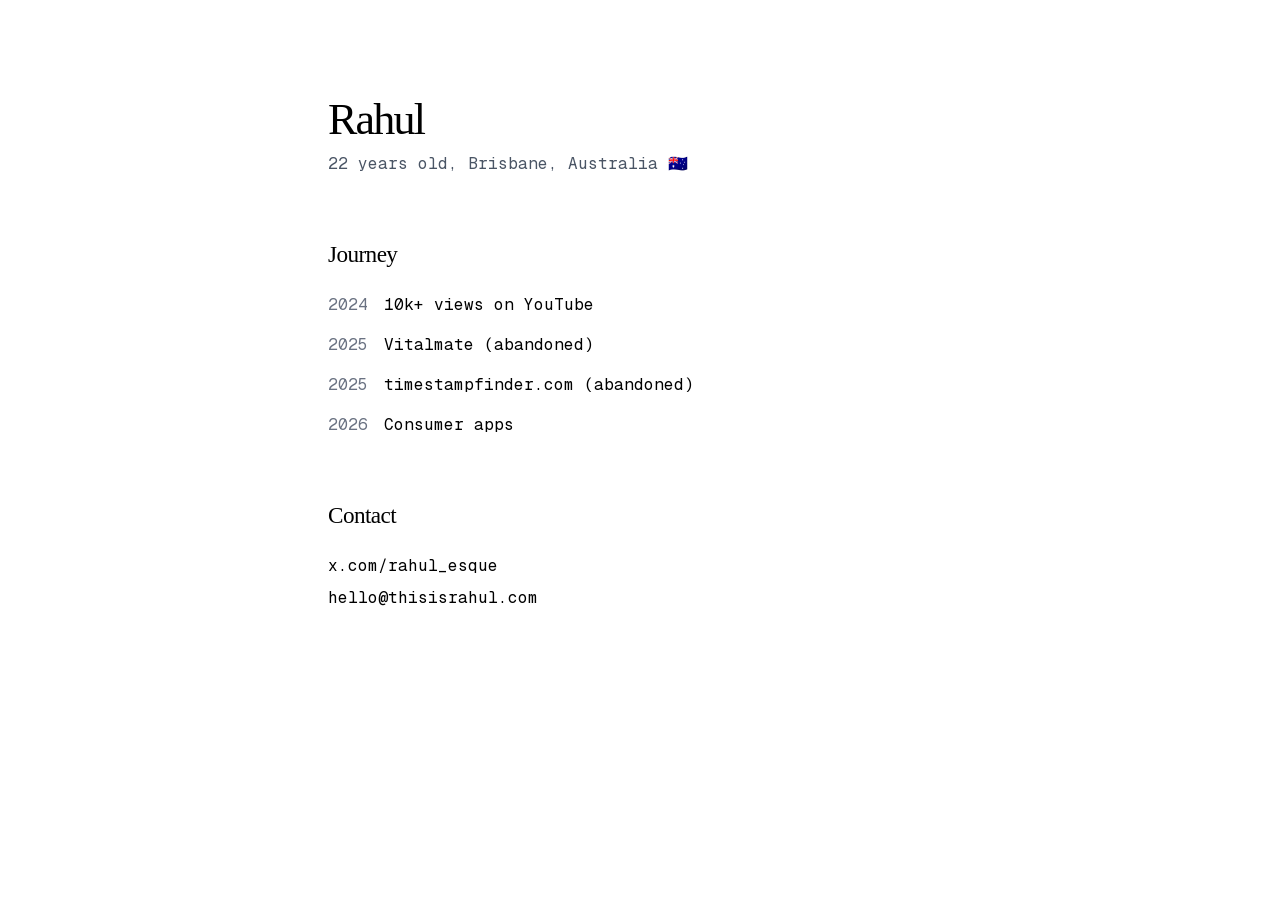
==== index.html @ 1acd4a59 "Publish Rahul's updated portfolio homepage" ====
<!doctype html>
<html lang="en"><head><meta charset="utf-8"><meta name="viewport" content="width=device-width, initial-scale=1"><title>Rahul</title><style>@font-face{font-family:Geist Fallback;src:local(Arial);ascent-override:95.94%;descent-override:28.16%;line-gap-override:0.0%;size-adjust:104.76%}.geist_a71539c9-module__T19VSG__className{font-family:Geist,Geist Fallback;font-style:normal}.geist_a71539c9-module__T19VSG__variable{--font-geist-sans:"Geist", "Geist Fallback"}
@font-face{font-family:Geist Mono;font-style:normal;font-weight:100 900;font-display:swap;src:url([data-uri])format("woff2");unicode-range:U+2000-2001,U+2004-2008,U+200A,U+23B8-23BD,U+2500-259F}@font-face{font-family:Geist Mono;font-style:normal;font-weight:100 900;font-display:swap;src:url([data-uri])format("woff2");unicode-range:U+??,U+131,U+152-153,U+2BB-2BC,U+2C6,U+2DA,U+2DC,U+304,U+308,U+329,U+2000-206F,U+20AC,U+2122,U+2191,U+2193,U+2212,U+2215,U+FEFF,U+FFFD}@font-face{font-family:Geist Mono Fallback;src:local(Arial);ascent-override:74.67%;descent-override:21.92%;line-gap-override:0.0%;size-adjust:134.59%}.geist_mono_8d43a2aa-module__8Li5zG__className{font-family:Geist Mono,Geist Mono Fallback;font-style:normal}.geist_mono_8d43a2aa-module__8Li5zG__variable{--font-geist-mono:"Geist Mono", "Geist Mono Fallback"}
@layer properties{@supports (((-webkit-hyphens:none)) and (not (margin-trim:inline))) or ((-moz-orient:inline) and (not (color:rgb(from red r g b)))){*,:before,:after,::backdrop{--tw-space-y-reverse:0;--tw-font-weight:initial}}}@layer theme{:root,:host{--color-gray-500:#6a7282;--color-gray-600:#4a5565;--color-black:#000;--color-white:#fff;--spacing:.25rem;--container-2xl:42rem;--text-base:1rem;--text-base--line-height:calc(1.5/1);--text-lg:1.125rem;--text-lg--line-height:calc(1.75/1.125);--text-2xl:1.5rem;--text-2xl--line-height:calc(2/1.5);--font-weight-normal:400;--default-font-family:var(--font-geist-sans);--default-mono-font-family:var(--font-geist-mono)}@supports (color:lab(0% 0 0)){:root,:host{--color-gray-500:lab(47.7841% -.393182 -10.0268);--color-gray-600:lab(35.6337% -1.58697 -10.8425)}}}@layer base{*,:after,:before,::backdrop{box-sizing:border-box;border:0 solid;margin:0;padding:0}::file-selector-button{box-sizing:border-box;border:0 solid;margin:0;padding:0}html,:host{-webkit-text-size-adjust:100%;tab-size:4;line-height:1.5;font-family:var(--default-font-family,ui-sans-serif,system-ui,sans-serif,"Apple Color Emoji","Segoe UI Emoji","Segoe UI Symbol","Noto Color Emoji");font-feature-settings:var(--default-font-feature-settings,normal);font-variation-settings:var(--default-font-variation-settings,normal);-webkit-tap-highlight-color:transparent}hr{height:0;color:inherit;border-top-width:1px}abbr:where([title]){-webkit-text-decoration:underline dotted;text-decoration:underline dotted}h1,h2,h3,h4,h5,h6{font-size:inherit;font-weight:inherit}a{color:inherit;-webkit-text-decoration:inherit;-webkit-text-decoration:inherit;-webkit-text-decoration:inherit;-webkit-text-decoration:inherit;text-decoration:inherit}b,strong{font-weight:bolder}code,kbd,samp,pre{font-family:var(--default-mono-font-family,ui-monospace,SFMono-Regular,Menlo,Monaco,Consolas,"Liberation Mono","Courier New",monospace);font-feature-settings:var(--default-mono-font-feature-settings,normal);font-variation-settings:var(--default-mono-font-variation-settings,normal);font-size:1em}small{font-size:80%}sub,sup{vertical-align:baseline;font-size:75%;line-height:0;position:relative}sub{bottom:-.25em}sup{top:-.5em}table{text-indent:0;border-color:inherit;border-collapse:collapse}:-moz-focusring{outline:auto}progress{vertical-align:baseline}summary{display:list-item}ol,ul,menu{list-style:none}img,svg,video,canvas,audio,iframe,embed,object{vertical-align:middle;display:block}img,video{max-width:100%;height:auto}button,input,select,optgroup,textarea{font:inherit;font-feature-settings:inherit;font-variation-settings:inherit;letter-spacing:inherit;color:inherit;opacity:1;background-color:#0000;border-radius:0}::file-selector-button{font:inherit;font-feature-settings:inherit;font-variation-settings:inherit;letter-spacing:inherit;color:inherit;opacity:1;background-color:#0000;border-radius:0}:where(select:is([multiple],[size])) optgroup{font-weight:bolder}:where(select:is([multiple],[size])) optgroup option{padding-inline-start:20px}::file-selector-button{margin-inline-end:4px}::placeholder{opacity:1}@supports (not ((-webkit-appearance:-apple-pay-button))) or (contain-intrinsic-size:1px){::placeholder{color:currentColor}@supports (color:color-mix(in lab, red, red)){::placeholder{color:color-mix(in oklab,currentcolor 50%,transparent)}}}textarea{resize:vertical}::-webkit-search-decoration{-webkit-appearance:none}::-webkit-date-and-time-value{min-height:1lh;text-align:inherit}::-webkit-datetime-edit{display:inline-flex}::-webkit-datetime-edit-fields-wrapper{padding:0}::-webkit-datetime-edit{padding-block:0}::-webkit-datetime-edit-year-field{padding-block:0}::-webkit-datetime-edit-month-field{padding-block:0}::-webkit-datetime-edit-day-field{padding-block:0}::-webkit-datetime-edit-hour-field{padding-block:0}::-webkit-datetime-edit-minute-field{padding-block:0}::-webkit-datetime-edit-second-field{padding-block:0}::-webkit-datetime-edit-millisecond-field{padding-block:0}::-webkit-datetime-edit-meridiem-field{padding-block:0}::-webkit-calendar-picker-indicator{line-height:1}:-moz-ui-invalid{box-shadow:none}button,input:where([type=button],[type=reset],[type=submit]){appearance:button}::file-selector-button{appearance:button}::-webkit-inner-spin-button{height:auto}::-webkit-outer-spin-button{height:auto}[hidden]:where(:not([hidden=until-found])){display:none!important}}@layer components;@layer utilities{.mx-auto{margin-inline:auto}.mb-2{margin-bottom:calc(var(--spacing)*2)}.mb-4{margin-bottom:calc(var(--spacing)*4)}.mb-6{margin-bottom:calc(var(--spacing)*6)}.mb-16{margin-bottom:calc(var(--spacing)*16)}.ml-4{margin-left:calc(var(--spacing)*4)}.min-h-screen{min-height:100vh}.max-w-2xl{max-width:var(--container-2xl)}:where(.space-y-2>:not(:last-child)){--tw-space-y-reverse:0;margin-block-start:calc(calc(var(--spacing)*2)*var(--tw-space-y-reverse));margin-block-end:calc(calc(var(--spacing)*2)*calc(1 - var(--tw-space-y-reverse)))}:where(.space-y-4>:not(:last-child)){--tw-space-y-reverse:0;margin-block-start:calc(calc(var(--spacing)*4)*var(--tw-space-y-reverse));margin-block-end:calc(calc(var(--spacing)*4)*calc(1 - var(--tw-space-y-reverse)))}.bg-white{background-color:var(--color-white)}.px-6{padding-inline:calc(var(--spacing)*6)}.py-16{padding-block:calc(var(--spacing)*16)}.font-mono{font-family:var(--font-geist-mono)}.text-2xl{font-size:var(--text-2xl);line-height:var(--tw-leading,var(--text-2xl--line-height))}.text-base{font-size:var(--text-base);line-height:var(--tw-leading,var(--text-base--line-height))}.text-lg{font-size:var(--text-lg);line-height:var(--tw-leading,var(--text-lg--line-height))}.font-normal{--tw-font-weight:var(--font-weight-normal);font-weight:var(--font-weight-normal)}.text-black{color:var(--color-black)}.text-gray-500{color:var(--color-gray-500)}.text-gray-600{color:var(--color-gray-600)}.antialiased{-webkit-font-smoothing:antialiased;-moz-osx-font-smoothing:grayscale}@media (hover:hover){.hover\:underline:hover{text-decoration-line:underline}}@media (min-width:48rem){.md\:py-24{padding-block:calc(var(--spacing)*24)}}}:root{--background:#fff;--foreground:#171717}@media (prefers-color-scheme:dark){:root{--background:#0a0a0a;--foreground:#ededed}}body{background:var(--background);color:var(--foreground);font-family:Arial,Helvetica,sans-serif}@property --tw-space-y-reverse{syntax:"*";inherits:false;initial-value:0}@property --tw-font-weight{syntax:"*";inherits:false}

/* Portfolio typography */
header h1, main h2 {
  font-family: "Iowan Old Style", "Palatino Linotype", Palatino, Georgia, serif;
  font-weight: 400;
}
header h1 { font-size: clamp(2.25rem, 5vw, 2.75rem); letter-spacing: -.04em; line-height: 1.1; }
main h2 { font-size: 1.45rem; letter-spacing: -.025em; line-height: 1.25; }
</style></head>
<body class="geist_a71539c9-module__T19VSG__variable geist_mono_8d43a2aa-module__8Li5zG__variable antialiased"><div class="min-h-screen bg-white text-black font-mono"><div class="max-w-2xl mx-auto px-6 py-16 md:py-24"><header class="mb-16"><h1 class="text-2xl font-normal mb-2">Rahul</h1><p class="text-base text-gray-600 mb-4">22 years old, Brisbane, Australia 🇦🇺</p></header><main><section class="mb-16"><h2 class="text-lg font-normal mb-6">Journey</h2><div class="space-y-4"><div><span class="text-gray-500">2024</span><span class="ml-4">10k+ views on YouTube</span></div><div><span class="text-gray-500">2025</span><span class="ml-4">Vitalmate (abandoned)</span></div><div><span class="text-gray-500">2025</span><span class="ml-4">timestampfinder.com (abandoned)</span></div><div><span class="text-gray-500">2026</span><span class="ml-4">Consumer apps</span></div></div></section><section><h2 class="text-lg font-normal mb-6">Contact</h2><div class="space-y-2"><div><a href="https://x.com/rahul_esque" target="_blank" rel="noopener noreferrer" class="hover:underline">x.com/rahul_esque</a></div><div><a href="mailto:hello@thisisrahul.com" class="hover:underline">hello@thisisrahul.com</a></div></div></section></main></div></div></body></html>
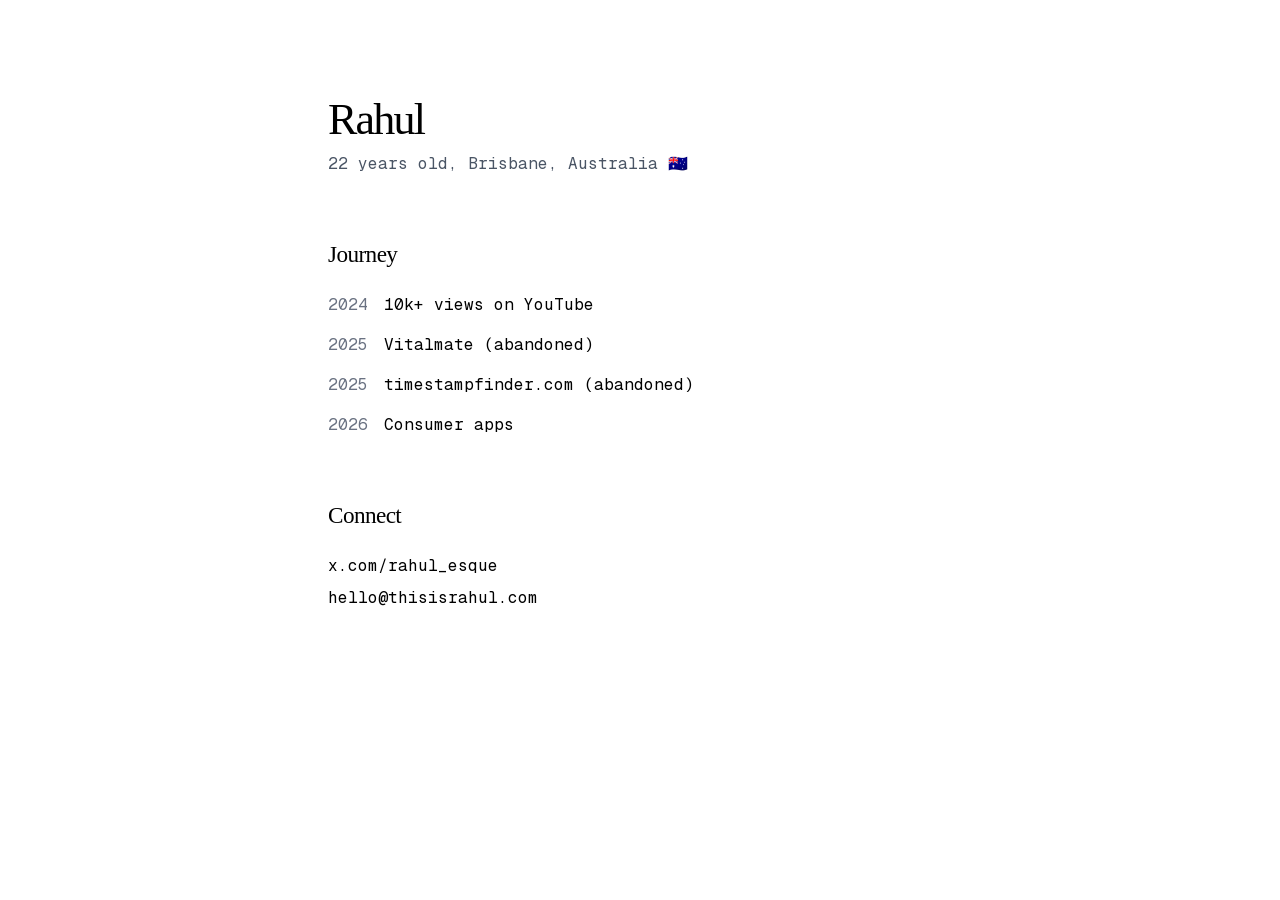
==== commit 636eb061: "Rename contact section to Connect" ====
--- a/index.html
+++ b/index.html
@@ -11,4 +11,4 @@
 header h1 { font-size: clamp(2.25rem, 5vw, 2.75rem); letter-spacing: -.04em; line-height: 1.1; }
 main h2 { font-size: 1.45rem; letter-spacing: -.025em; line-height: 1.25; }
 </style></head>
-<body class="geist_a71539c9-module__T19VSG__variable geist_mono_8d43a2aa-module__8Li5zG__variable antialiased"><div class="min-h-screen bg-white text-black font-mono"><div class="max-w-2xl mx-auto px-6 py-16 md:py-24"><header class="mb-16"><h1 class="text-2xl font-normal mb-2">Rahul</h1><p class="text-base text-gray-600 mb-4">22 years old, Brisbane, Australia 🇦🇺</p></header><main><section class="mb-16"><h2 class="text-lg font-normal mb-6">Journey</h2><div class="space-y-4"><div><span class="text-gray-500">2024</span><span class="ml-4">10k+ views on YouTube</span></div><div><span class="text-gray-500">2025</span><span class="ml-4">Vitalmate (abandoned)</span></div><div><span class="text-gray-500">2025</span><span class="ml-4">timestampfinder.com (abandoned)</span></div><div><span class="text-gray-500">2026</span><span class="ml-4">Consumer apps</span></div></div></section><section><h2 class="text-lg font-normal mb-6">Contact</h2><div class="space-y-2"><div><a href="https://x.com/rahul_esque" target="_blank" rel="noopener noreferrer" class="hover:underline">x.com/rahul_esque</a></div><div><a href="mailto:hello@thisisrahul.com" class="hover:underline">hello@thisisrahul.com</a></div></div></section></main></div></div></body></html>+<body class="geist_a71539c9-module__T19VSG__variable geist_mono_8d43a2aa-module__8Li5zG__variable antialiased"><div class="min-h-screen bg-white text-black font-mono"><div class="max-w-2xl mx-auto px-6 py-16 md:py-24"><header class="mb-16"><h1 class="text-2xl font-normal mb-2">Rahul</h1><p class="text-base text-gray-600 mb-4">22 years old, Brisbane, Australia 🇦🇺</p></header><main><section class="mb-16"><h2 class="text-lg font-normal mb-6">Journey</h2><div class="space-y-4"><div><span class="text-gray-500">2024</span><span class="ml-4">10k+ views on YouTube</span></div><div><span class="text-gray-500">2025</span><span class="ml-4">Vitalmate (abandoned)</span></div><div><span class="text-gray-500">2025</span><span class="ml-4">timestampfinder.com (abandoned)</span></div><div><span class="text-gray-500">2026</span><span class="ml-4">Consumer apps</span></div></div></section><section><h2 class="text-lg font-normal mb-6">Connect</h2><div class="space-y-2"><div><a href="https://x.com/rahul_esque" target="_blank" rel="noopener noreferrer" class="hover:underline">x.com/rahul_esque</a></div><div><a href="mailto:hello@thisisrahul.com" class="hover:underline">hello@thisisrahul.com</a></div></div></section></main></div></div></body></html>
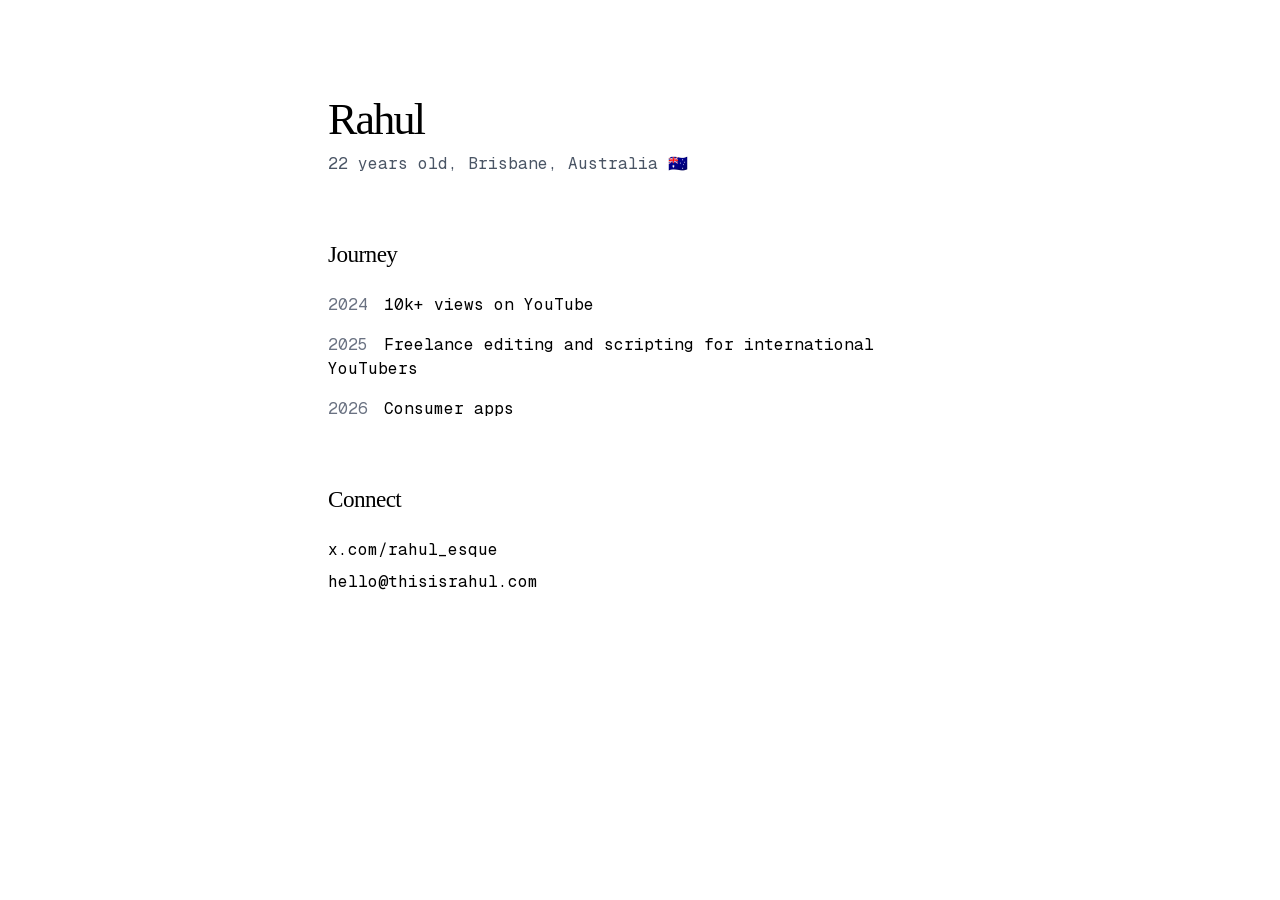
==== commit 2a159ef7: "Update the 2025 Journey entry" ====
--- a/index.html
+++ b/index.html
@@ -11,4 +11,4 @@
 header h1 { font-size: clamp(2.25rem, 5vw, 2.75rem); letter-spacing: -.04em; line-height: 1.1; }
 main h2 { font-size: 1.45rem; letter-spacing: -.025em; line-height: 1.25; }
 </style></head>
-<body class="geist_a71539c9-module__T19VSG__variable geist_mono_8d43a2aa-module__8Li5zG__variable antialiased"><div class="min-h-screen bg-white text-black font-mono"><div class="max-w-2xl mx-auto px-6 py-16 md:py-24"><header class="mb-16"><h1 class="text-2xl font-normal mb-2">Rahul</h1><p class="text-base text-gray-600 mb-4">22 years old, Brisbane, Australia 🇦🇺</p></header><main><section class="mb-16"><h2 class="text-lg font-normal mb-6">Journey</h2><div class="space-y-4"><div><span class="text-gray-500">2024</span><span class="ml-4">10k+ views on YouTube</span></div><div><span class="text-gray-500">2025</span><span class="ml-4">Vitalmate (abandoned)</span></div><div><span class="text-gray-500">2025</span><span class="ml-4">timestampfinder.com (abandoned)</span></div><div><span class="text-gray-500">2026</span><span class="ml-4">Consumer apps</span></div></div></section><section><h2 class="text-lg font-normal mb-6">Connect</h2><div class="space-y-2"><div><a href="https://x.com/rahul_esque" target="_blank" rel="noopener noreferrer" class="hover:underline">x.com/rahul_esque</a></div><div><a href="mailto:hello@thisisrahul.com" class="hover:underline">hello@thisisrahul.com</a></div></div></section></main></div></div></body></html>+<body class="geist_a71539c9-module__T19VSG__variable geist_mono_8d43a2aa-module__8Li5zG__variable antialiased"><div class="min-h-screen bg-white text-black font-mono"><div class="max-w-2xl mx-auto px-6 py-16 md:py-24"><header class="mb-16"><h1 class="text-2xl font-normal mb-2">Rahul</h1><p class="text-base text-gray-600 mb-4">22 years old, Brisbane, Australia 🇦🇺</p></header><main><section class="mb-16"><h2 class="text-lg font-normal mb-6">Journey</h2><div class="space-y-4"><div><span class="text-gray-500">2024</span><span class="ml-4">10k+ views on YouTube</span></div><div><span class="text-gray-500">2025</span><span class="ml-4">Freelance editing and scripting for international YouTubers</span></div><div><span class="text-gray-500">2026</span><span class="ml-4">Consumer apps</span></div></div></section><section><h2 class="text-lg font-normal mb-6">Connect</h2><div class="space-y-2"><div><a href="https://x.com/rahul_esque" target="_blank" rel="noopener noreferrer" class="hover:underline">x.com/rahul_esque</a></div><div><a href="mailto:hello@thisisrahul.com" class="hover:underline">hello@thisisrahul.com</a></div></div></section></main></div></div></body></html>
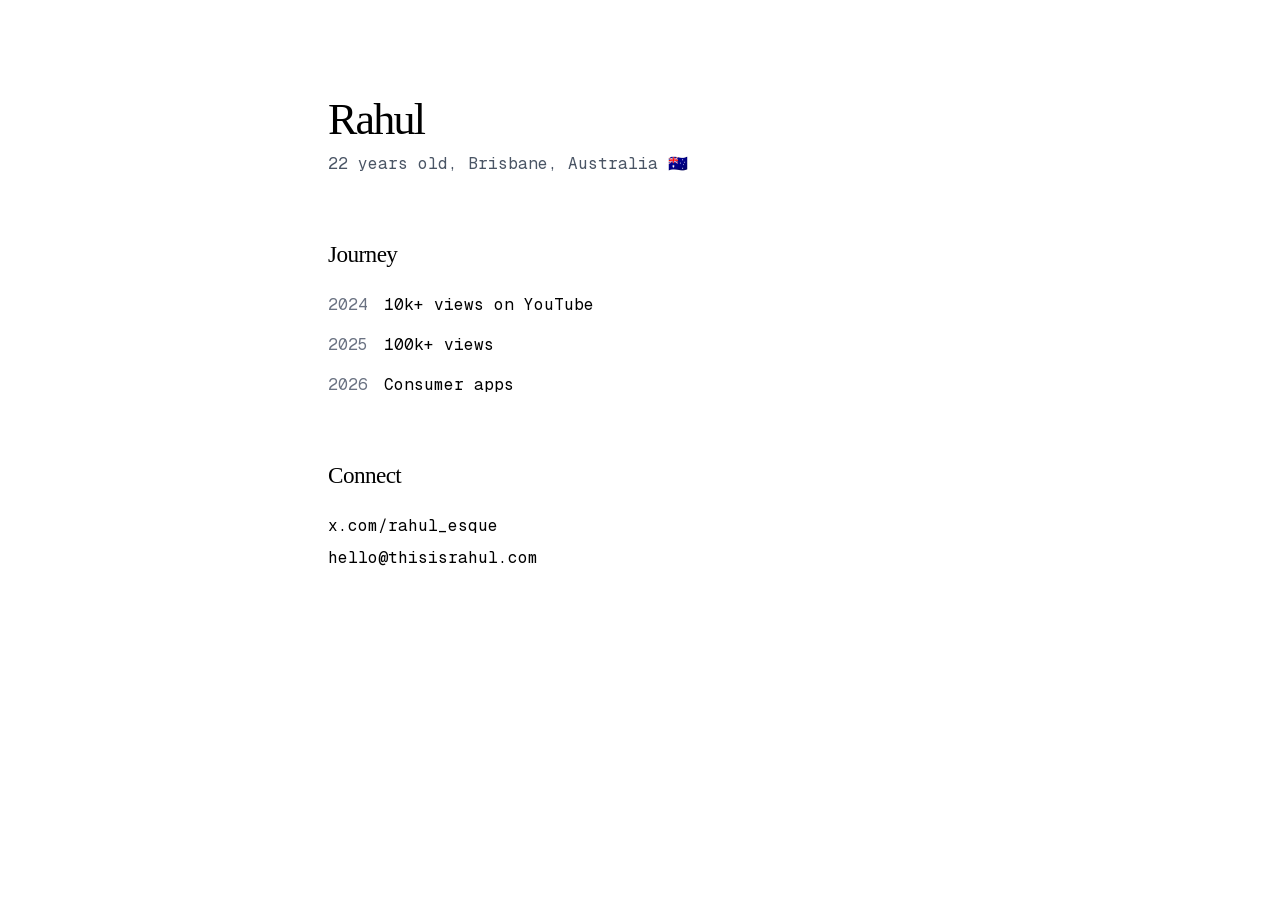
==== commit 9af32898: "Simplify 2025 entry to 100k+ views" ====
--- a/index.html
+++ b/index.html
@@ -11,4 +11,4 @@
 header h1 { font-size: clamp(2.25rem, 5vw, 2.75rem); letter-spacing: -.04em; line-height: 1.1; }
 main h2 { font-size: 1.45rem; letter-spacing: -.025em; line-height: 1.25; }
 </style></head>
-<body class="geist_a71539c9-module__T19VSG__variable geist_mono_8d43a2aa-module__8Li5zG__variable antialiased"><div class="min-h-screen bg-white text-black font-mono"><div class="max-w-2xl mx-auto px-6 py-16 md:py-24"><header class="mb-16"><h1 class="text-2xl font-normal mb-2">Rahul</h1><p class="text-base text-gray-600 mb-4">22 years old, Brisbane, Australia 🇦🇺</p></header><main><section class="mb-16"><h2 class="text-lg font-normal mb-6">Journey</h2><div class="space-y-4"><div><span class="text-gray-500">2024</span><span class="ml-4">10k+ views on YouTube</span></div><div><span class="text-gray-500">2025</span><span class="ml-4">Freelance editing and scripting for international YouTubers</span></div><div><span class="text-gray-500">2026</span><span class="ml-4">Consumer apps</span></div></div></section><section><h2 class="text-lg font-normal mb-6">Connect</h2><div class="space-y-2"><div><a href="https://x.com/rahul_esque" target="_blank" rel="noopener noreferrer" class="hover:underline">x.com/rahul_esque</a></div><div><a href="mailto:hello@thisisrahul.com" class="hover:underline">hello@thisisrahul.com</a></div></div></section></main></div></div></body></html>+<body class="geist_a71539c9-module__T19VSG__variable geist_mono_8d43a2aa-module__8Li5zG__variable antialiased"><div class="min-h-screen bg-white text-black font-mono"><div class="max-w-2xl mx-auto px-6 py-16 md:py-24"><header class="mb-16"><h1 class="text-2xl font-normal mb-2">Rahul</h1><p class="text-base text-gray-600 mb-4">22 years old, Brisbane, Australia 🇦🇺</p></header><main><section class="mb-16"><h2 class="text-lg font-normal mb-6">Journey</h2><div class="space-y-4"><div><span class="text-gray-500">2024</span><span class="ml-4">10k+ views on YouTube</span></div><div><span class="text-gray-500">2025</span><span class="ml-4">100k+ views</span></div><div><span class="text-gray-500">2026</span><span class="ml-4">Consumer apps</span></div></div></section><section><h2 class="text-lg font-normal mb-6">Connect</h2><div class="space-y-2"><div><a href="https://x.com/rahul_esque" target="_blank" rel="noopener noreferrer" class="hover:underline">x.com/rahul_esque</a></div><div><a href="mailto:hello@thisisrahul.com" class="hover:underline">hello@thisisrahul.com</a></div></div></section></main></div></div></body></html>
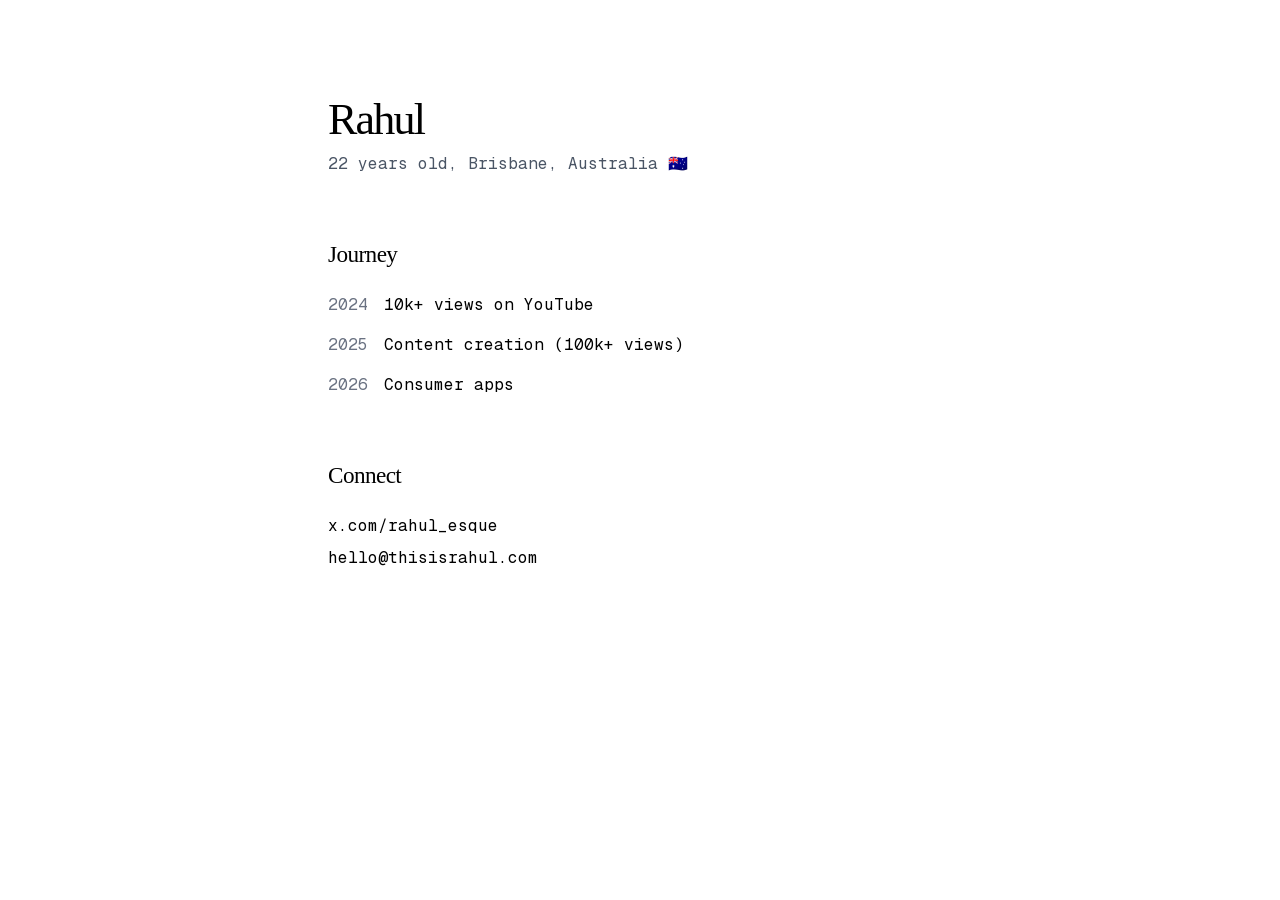
==== commit cc9f29af: "Clarify content creation view count" ====
--- a/index.html
+++ b/index.html
@@ -11,4 +11,4 @@
 header h1 { font-size: clamp(2.25rem, 5vw, 2.75rem); letter-spacing: -.04em; line-height: 1.1; }
 main h2 { font-size: 1.45rem; letter-spacing: -.025em; line-height: 1.25; }
 </style></head>
-<body class="geist_a71539c9-module__T19VSG__variable geist_mono_8d43a2aa-module__8Li5zG__variable antialiased"><div class="min-h-screen bg-white text-black font-mono"><div class="max-w-2xl mx-auto px-6 py-16 md:py-24"><header class="mb-16"><h1 class="text-2xl font-normal mb-2">Rahul</h1><p class="text-base text-gray-600 mb-4">22 years old, Brisbane, Australia 🇦🇺</p></header><main><section class="mb-16"><h2 class="text-lg font-normal mb-6">Journey</h2><div class="space-y-4"><div><span class="text-gray-500">2024</span><span class="ml-4">10k+ views on YouTube</span></div><div><span class="text-gray-500">2025</span><span class="ml-4">100k+ views</span></div><div><span class="text-gray-500">2026</span><span class="ml-4">Consumer apps</span></div></div></section><section><h2 class="text-lg font-normal mb-6">Connect</h2><div class="space-y-2"><div><a href="https://x.com/rahul_esque" target="_blank" rel="noopener noreferrer" class="hover:underline">x.com/rahul_esque</a></div><div><a href="mailto:hello@thisisrahul.com" class="hover:underline">hello@thisisrahul.com</a></div></div></section></main></div></div></body></html>+<body class="geist_a71539c9-module__T19VSG__variable geist_mono_8d43a2aa-module__8Li5zG__variable antialiased"><div class="min-h-screen bg-white text-black font-mono"><div class="max-w-2xl mx-auto px-6 py-16 md:py-24"><header class="mb-16"><h1 class="text-2xl font-normal mb-2">Rahul</h1><p class="text-base text-gray-600 mb-4">22 years old, Brisbane, Australia 🇦🇺</p></header><main><section class="mb-16"><h2 class="text-lg font-normal mb-6">Journey</h2><div class="space-y-4"><div><span class="text-gray-500">2024</span><span class="ml-4">10k+ views on YouTube</span></div><div><span class="text-gray-500">2025</span><span class="ml-4">Content creation (100k+ views)</span></div><div><span class="text-gray-500">2026</span><span class="ml-4">Consumer apps</span></div></div></section><section><h2 class="text-lg font-normal mb-6">Connect</h2><div class="space-y-2"><div><a href="https://x.com/rahul_esque" target="_blank" rel="noopener noreferrer" class="hover:underline">x.com/rahul_esque</a></div><div><a href="mailto:hello@thisisrahul.com" class="hover:underline">hello@thisisrahul.com</a></div></div></section></main></div></div></body></html>
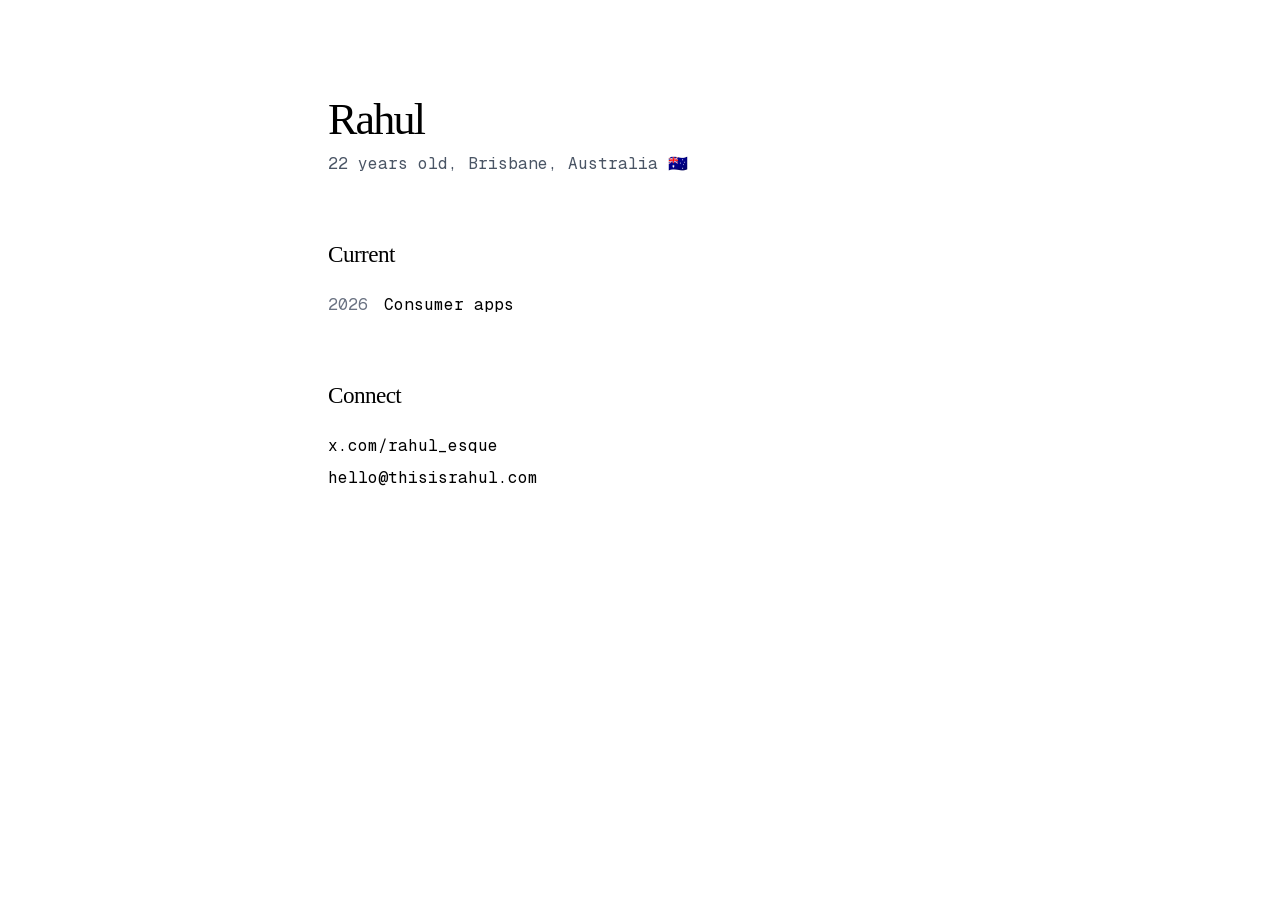
==== commit 0a57cfd2: "Replace Journey with Current section" ====
--- a/index.html
+++ b/index.html
@@ -11,4 +11,4 @@
 header h1 { font-size: clamp(2.25rem, 5vw, 2.75rem); letter-spacing: -.04em; line-height: 1.1; }
 main h2 { font-size: 1.45rem; letter-spacing: -.025em; line-height: 1.25; }
 </style></head>
-<body class="geist_a71539c9-module__T19VSG__variable geist_mono_8d43a2aa-module__8Li5zG__variable antialiased"><div class="min-h-screen bg-white text-black font-mono"><div class="max-w-2xl mx-auto px-6 py-16 md:py-24"><header class="mb-16"><h1 class="text-2xl font-normal mb-2">Rahul</h1><p class="text-base text-gray-600 mb-4">22 years old, Brisbane, Australia 🇦🇺</p></header><main><section class="mb-16"><h2 class="text-lg font-normal mb-6">Journey</h2><div class="space-y-4"><div><span class="text-gray-500">2024</span><span class="ml-4">10k+ views on YouTube</span></div><div><span class="text-gray-500">2025</span><span class="ml-4">Content creation (100k+ views)</span></div><div><span class="text-gray-500">2026</span><span class="ml-4">Consumer apps</span></div></div></section><section><h2 class="text-lg font-normal mb-6">Connect</h2><div class="space-y-2"><div><a href="https://x.com/rahul_esque" target="_blank" rel="noopener noreferrer" class="hover:underline">x.com/rahul_esque</a></div><div><a href="mailto:hello@thisisrahul.com" class="hover:underline">hello@thisisrahul.com</a></div></div></section></main></div></div></body></html>+<body class="geist_a71539c9-module__T19VSG__variable geist_mono_8d43a2aa-module__8Li5zG__variable antialiased"><div class="min-h-screen bg-white text-black font-mono"><div class="max-w-2xl mx-auto px-6 py-16 md:py-24"><header class="mb-16"><h1 class="text-2xl font-normal mb-2">Rahul</h1><p class="text-base text-gray-600 mb-4">22 years old, Brisbane, Australia 🇦🇺</p></header><main><section class="mb-16"><h2 class="text-lg font-normal mb-6">Current</h2><div class="space-y-4"><div><span class="text-gray-500">2026</span><span class="ml-4">Consumer apps</span></div></div></section><section><h2 class="text-lg font-normal mb-6">Connect</h2><div class="space-y-2"><div><a href="https://x.com/rahul_esque" target="_blank" rel="noopener noreferrer" class="hover:underline">x.com/rahul_esque</a></div><div><a href="mailto:hello@thisisrahul.com" class="hover:underline">hello@thisisrahul.com</a></div></div></section></main></div></div></body></html>
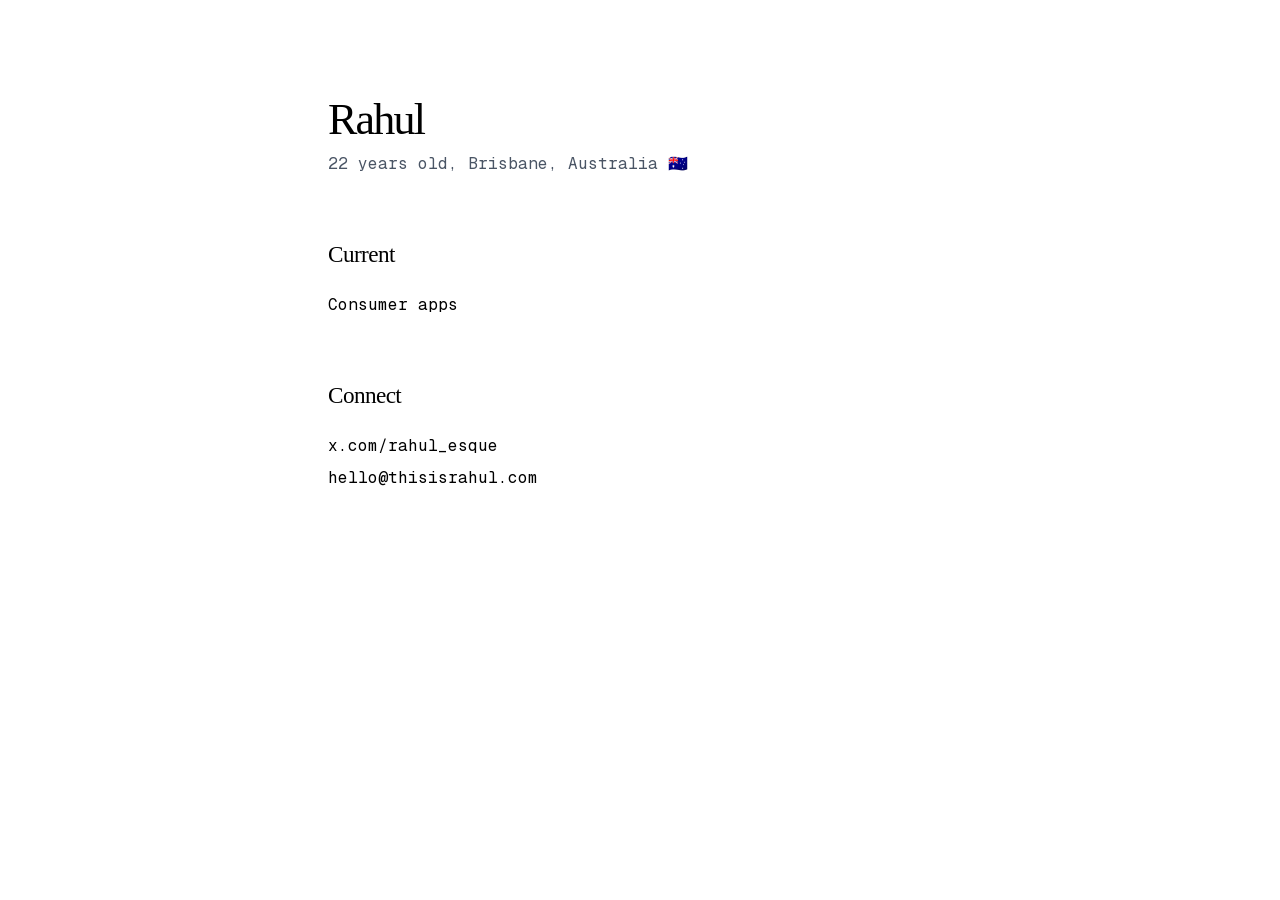
==== commit 644131d2: "Remove year from current work" ====
--- a/index.html
+++ b/index.html
@@ -11,4 +11,4 @@
 header h1 { font-size: clamp(2.25rem, 5vw, 2.75rem); letter-spacing: -.04em; line-height: 1.1; }
 main h2 { font-size: 1.45rem; letter-spacing: -.025em; line-height: 1.25; }
 </style></head>
-<body class="geist_a71539c9-module__T19VSG__variable geist_mono_8d43a2aa-module__8Li5zG__variable antialiased"><div class="min-h-screen bg-white text-black font-mono"><div class="max-w-2xl mx-auto px-6 py-16 md:py-24"><header class="mb-16"><h1 class="text-2xl font-normal mb-2">Rahul</h1><p class="text-base text-gray-600 mb-4">22 years old, Brisbane, Australia 🇦🇺</p></header><main><section class="mb-16"><h2 class="text-lg font-normal mb-6">Current</h2><div class="space-y-4"><div><span class="text-gray-500">2026</span><span class="ml-4">Consumer apps</span></div></div></section><section><h2 class="text-lg font-normal mb-6">Connect</h2><div class="space-y-2"><div><a href="https://x.com/rahul_esque" target="_blank" rel="noopener noreferrer" class="hover:underline">x.com/rahul_esque</a></div><div><a href="mailto:hello@thisisrahul.com" class="hover:underline">hello@thisisrahul.com</a></div></div></section></main></div></div></body></html>+<body class="geist_a71539c9-module__T19VSG__variable geist_mono_8d43a2aa-module__8Li5zG__variable antialiased"><div class="min-h-screen bg-white text-black font-mono"><div class="max-w-2xl mx-auto px-6 py-16 md:py-24"><header class="mb-16"><h1 class="text-2xl font-normal mb-2">Rahul</h1><p class="text-base text-gray-600 mb-4">22 years old, Brisbane, Australia 🇦🇺</p></header><main><section class="mb-16"><h2 class="text-lg font-normal mb-6">Current</h2><div class="space-y-4"><p>Consumer apps</p></div></section><section><h2 class="text-lg font-normal mb-6">Connect</h2><div class="space-y-2"><div><a href="https://x.com/rahul_esque" target="_blank" rel="noopener noreferrer" class="hover:underline">x.com/rahul_esque</a></div><div><a href="mailto:hello@thisisrahul.com" class="hover:underline">hello@thisisrahul.com</a></div></div></section></main></div></div></body></html>
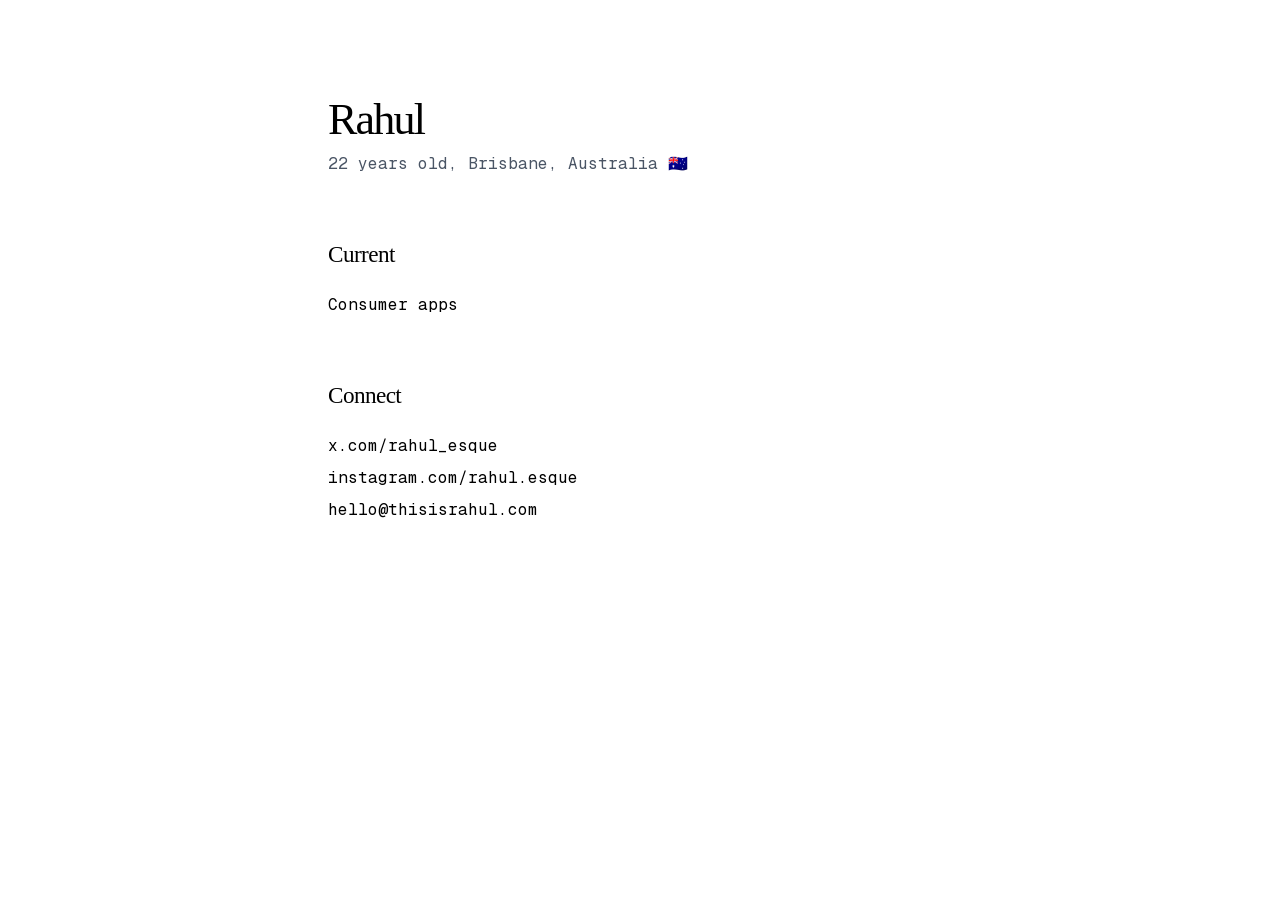
==== commit 9a9bde02: "Add Instagram to Connect section" ====
--- a/index.html
+++ b/index.html
@@ -11,4 +11,4 @@
 header h1 { font-size: clamp(2.25rem, 5vw, 2.75rem); letter-spacing: -.04em; line-height: 1.1; }
 main h2 { font-size: 1.45rem; letter-spacing: -.025em; line-height: 1.25; }
 </style></head>
-<body class="geist_a71539c9-module__T19VSG__variable geist_mono_8d43a2aa-module__8Li5zG__variable antialiased"><div class="min-h-screen bg-white text-black font-mono"><div class="max-w-2xl mx-auto px-6 py-16 md:py-24"><header class="mb-16"><h1 class="text-2xl font-normal mb-2">Rahul</h1><p class="text-base text-gray-600 mb-4">22 years old, Brisbane, Australia 🇦🇺</p></header><main><section class="mb-16"><h2 class="text-lg font-normal mb-6">Current</h2><div class="space-y-4"><p>Consumer apps</p></div></section><section><h2 class="text-lg font-normal mb-6">Connect</h2><div class="space-y-2"><div><a href="https://x.com/rahul_esque" target="_blank" rel="noopener noreferrer" class="hover:underline">x.com/rahul_esque</a></div><div><a href="mailto:hello@thisisrahul.com" class="hover:underline">hello@thisisrahul.com</a></div></div></section></main></div></div></body></html>+<body class="geist_a71539c9-module__T19VSG__variable geist_mono_8d43a2aa-module__8Li5zG__variable antialiased"><div class="min-h-screen bg-white text-black font-mono"><div class="max-w-2xl mx-auto px-6 py-16 md:py-24"><header class="mb-16"><h1 class="text-2xl font-normal mb-2">Rahul</h1><p class="text-base text-gray-600 mb-4">22 years old, Brisbane, Australia 🇦🇺</p></header><main><section class="mb-16"><h2 class="text-lg font-normal mb-6">Current</h2><div class="space-y-4"><p>Consumer apps</p></div></section><section><h2 class="text-lg font-normal mb-6">Connect</h2><div class="space-y-2"><div><a href="https://x.com/rahul_esque" target="_blank" rel="noopener noreferrer" class="hover:underline">x.com/rahul_esque</a></div><div><a href="https://instagram.com/rahul.esque" target="_blank" rel="noopener noreferrer" class="hover:underline">instagram.com/rahul.esque</a></div><div><a href="mailto:hello@thisisrahul.com" class="hover:underline">hello@thisisrahul.com</a></div></div></section></main></div></div></body></html>
